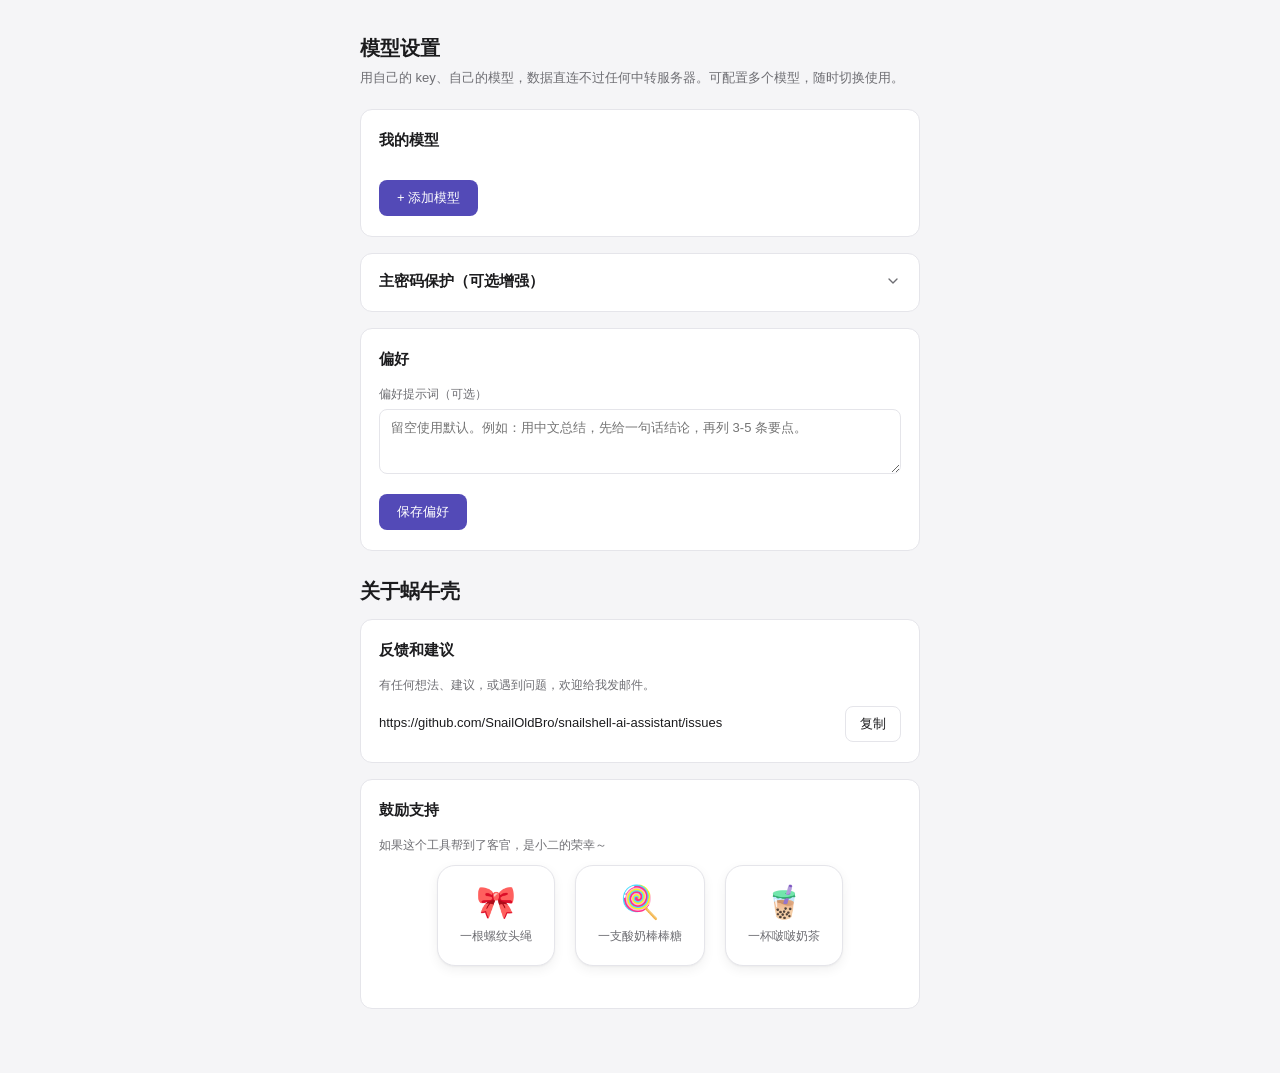
==== src/options/index.html @ c0f735d6 "Initial commit: SnailShell AI Assistant v1.2.3" ====
<!DOCTYPE html>
<html lang="zh-CN">
<head>
  <meta charset="UTF-8" />
  <meta name="viewport" content="width=device-width, initial-scale=1.0" />
  <title>蜗牛壳AI助理 · 设置</title>
  <link rel="stylesheet" href="options.css" />
</head>
<body>
  <div class="container">
    <h1>模型设置</h1>
    <p class="subtitle">用自己的 key、自己的模型，数据直连不过任何中转服务器。可配置多个模型，随时切换使用。</p>

    <section class="card">
      <div class="card-title">我的模型</div>
      <div id="modelList" class="model-list"></div>
      <button id="btnAddModel" class="primary" type="button">+ 添加模型</button>
    </section>

    <section class="card hidden" id="editorCard">
      <div class="card-title" id="editorTitle">添加模型</div>
      <label class="field">
        <span>显示名称</span>
        <input type="text" id="mName" placeholder="如：DeepSeek 主模型" autocomplete="off" />
      </label>
      <label class="field">
        <span>服务商预设（可选，快速填充地址）</span>
        <select id="provider">
          <option value="">不选，手动填写</option>
        </select>
      </label>
      <label class="field">
        <span>Base URL</span>
        <input type="text" id="baseUrl" placeholder="https://api.deepseek.com/v1" autocomplete="off" />
      </label>
      <label class="field">
        <span>API Key</span>
        <div class="key-row">
          <input type="password" id="apiKey" placeholder="sk-xxxx" autocomplete="off" />
          <button id="btnToggleKey" class="ghost" type="button">显示</button>
        </div>
        <em class="hint" id="keyHint">Key 只保存在本机浏览器，不经过任何第三方中转。</em>
      </label>
      <label class="field">
        <span>模型名</span>
        <div class="key-row">
          <div class="model-combo">
            <input id="model" placeholder="如 deepseek-chat，或点右侧拉取" autocomplete="off" />
            <div id="modelDropdown" class="model-dropdown hidden"></div>
          </div>
          <button id="btnFetchModels" class="action-btn" type="button">拉取模型</button>
        </div>
        <em class="hint">填好 Base URL 与 Key 后点「拉取模型」自动列出；也可手动填写。</em>
      </label>
      <div class="actions">
        <button id="btnTest" class="action-btn" type="button">测试连接</button>
        <button id="btnSaveModel" class="primary" type="button">保存模型</button>
        <button id="btnCancelEdit" class="ghost" type="button">取消</button>
      </div>
      <div id="status" class="status"></div>
    </section>

    <section class="card">
      <button type="button" class="card-title collapsible-header" id="vaultToggle" aria-expanded="false" aria-controls="vaultBody">
        <span>主密码保护（可选增强）</span>
        <svg class="collapse-icon" viewBox="0 0 24 24" fill="none" stroke="currentColor" stroke-width="2" stroke-linecap="round" stroke-linejoin="round"><polyline points="6 9 12 15 18 9"/></svg>
      </button>
      <div class="collapsible-body hidden" id="vaultBody">
        <p class="subtitle" id="vaultStatus">当前：明文存储，重开浏览器免填 Key。</p>
        <label class="field">
          <span>主密码</span>
          <input type="password" id="vaultPwd" placeholder="至少 4 位，用于加密你的 API Key" autocomplete="off" />
        </label>
        <div class="actions">
          <button id="btnEnableVault" class="ghost" type="button">开启主密码保护</button>
          <button id="btnUnlockVault" class="ghost hidden" type="button">解锁</button>
          <button id="btnLockVault" class="ghost hidden" type="button">立即上锁</button>
          <button id="btnDisableVault" class="ghost hidden" type="button">关闭主密码保护</button>
          <button id="btnResetVault" class="ghost danger hidden" type="button">重置保护（清空 Key）</button>
        </div>
        <p class="hint">开启后，所有 API Key 以密文保存在本机，重开浏览器需输入一次主密码解锁（不必重填完整 Key）。<strong>主密码无法找回</strong>——加密数据不可逆。忘记时只能「重置保护」：清空已加密的 Key，回到明文模式后重新填写。</p>
      </div>
    </section>

    <section class="card">
      <div class="card-title">偏好</div>
      <label class="field">
        <span>偏好提示词（可选）</span>
        <textarea id="summaryPrompt" rows="3" placeholder="留空使用默认。例如：用中文总结，先给一句话结论，再列 3-5 条要点。"></textarea>
      </label>
      <div class="actions">
        <button id="btnSavePrefs" class="primary" type="button">保存偏好</button>
      </div>
    </section>

    <h2 class="about-title">关于蜗牛壳</h2>

    <section class="card">
      <div class="card-title">反馈和建议</div>
      <p class="sub-block-desc">有任何想法、建议，或遇到问题，欢迎给我发邮件。</p>
      <div class="feedback-row">
        <span class="email" id="emailText">https://github.com/SnailOldBro/snailshell-ai-assistant/issues</span>
        <button id="btnCopyEmail" class="ghost" type="button">复制</button>
      </div>
    </section>

    <section class="card">
      <div class="card-title">鼓励支持</div>
      <p class="sub-block-desc">如果这个工具帮到了客官，是小二的荣幸～</p>
      <div class="reward-list">
        <button class="reward-item" data-amount="0.1" type="button">
          <span class="reward-emoji">🎀</span>
          <span class="reward-name">一根螺纹头绳</span>
        </button>
        <button class="reward-item" data-amount="1" type="button">
          <span class="reward-emoji">🍭</span>
          <span class="reward-name">一支酸奶棒棒糖</span>
        </button>
        <button class="reward-item" data-amount="10" type="button">
          <span class="reward-emoji">🧋</span>
          <span class="reward-name">一杯啵啵奶茶</span>
        </button>
      </div>
      <div class="qr-area hidden" id="qrArea">
        <div class="qr-grid">
          <div class="qr-col">
            <img id="qrAlipay" class="qr-image" alt="支付宝收款码" />
            <span class="qr-label">支付宝</span>
          </div>
          <div class="qr-col">
            <img id="qrWechat" class="qr-image" alt="微信收款码" />
            <span class="qr-label">微信</span>
          </div>
        </div>
        <p id="qrAmount" class="qr-amount"></p>
        <p id="rewardThanks" class="reward-thanks"></p>
      </div>
    </section>
  </div>

  <script type="module" src="options.js"></script>
</body>
</html>
---- src/options/options.css ----
/* ============================================================
   options.css —— 设置页样式（浅色 / 深色自适应）
   ============================================================ */

:root {
  --bg: #f5f5f7;
  --card: #ffffff;
  --text: #1c1c1e;
  --text-soft: #6e6e73;
  --border: #e5e5ea;
  --accent: #534ab7;
  --blue: #2563eb;
  --danger: #d93025;
  --ok: #1d9e75;
  --input-bg: #ffffff;
}

@media (prefers-color-scheme: dark) {
  :root {
    --bg: #171719;
    --card: #232326;
    --text: #f2f2f7;
    --text-soft: #a1a1aa;
    --border: #3a3a3c;
    --accent: #8f86e8;
    --blue: #5b9bff;
    --danger: #ff6b6b;
    --ok: #5dcaa5;
    --input-bg: #2c2c2e;
  }
}

* { box-sizing: border-box; margin: 0; padding: 0; }

body {
  background: var(--bg);
  color: var(--text);
  font-family: -apple-system, BlinkMacSystemFont, "Segoe UI", "PingFang SC",
    "Microsoft YaHei", sans-serif;
  font-size: 14px;
  line-height: 1.6;
  padding: 32px 16px 48px;
}

.container { max-width: 560px; margin: 0 auto; }

h1 { font-size: 20px; font-weight: 600; }

.subtitle { color: var(--text-soft); font-size: 13px; margin: 4px 0 20px; }

.card {
  background: var(--card);
  border: 1px solid var(--border);
  border-radius: 12px;
  padding: 18px 18px 20px;
  margin-bottom: 16px;
}

.card-title { font-size: 15px; font-weight: 600; margin-bottom: 14px; }

/* 折叠卡片头（默认折叠，点击展开/收起） */
.card-title.collapsible-header {
  display: flex;
  align-items: center;
  justify-content: space-between;
  gap: 8px;
  width: 100%;
  margin-bottom: 0;
  padding: 0;
  background: none;
  border: none;
  cursor: pointer;
  font-family: inherit;
  color: var(--text);
  text-align: left;
  -webkit-appearance: none;
  appearance: none;
}
.collapsible-header .collapse-icon {
  width: 16px;
  height: 16px;
  flex-shrink: 0;
  color: var(--text-soft);
  transition: transform 0.2s ease;
}
.collapsible-header[aria-expanded="true"] .collapse-icon { transform: rotate(180deg); }
.collapsible-body { margin-top: 14px; }

.field { display: block; margin-bottom: 14px; }
.field > span {
  display: block;
  font-size: 12px;
  color: var(--text-soft);
  margin-bottom: 5px;
}

input, select, textarea {
  width: 100%;
  padding: 9px 11px;
  border: 1px solid var(--border);
  border-radius: 8px;
  background: var(--input-bg);
  color: var(--text);
  font-size: 13px;
  font-family: inherit;
  outline: none;
}
input:focus, select:focus, textarea:focus { border-color: var(--accent); }
textarea { resize: vertical; }
input:disabled { opacity: 0.6; cursor: not-allowed; }

.key-row { display: flex; gap: 8px; }
.key-row input { flex: 1; }

.hint { font-style: normal; color: var(--text-soft); font-size: 12px; display: block; margin-top: 5px; }

.actions { display: flex; gap: 10px; margin-top: 6px; align-items: center; }

button.primary {
  border: none;
  background: var(--accent);
  color: #fff;
  border-radius: 8px;
  padding: 9px 18px;
  font-size: 13px;
  cursor: pointer;
}
button.primary:hover { opacity: 0.92; }

button.ghost {
  border: 1px solid var(--border);
  background: var(--card);
  color: var(--text);
  border-radius: 8px;
  padding: 8px 14px;
  font-size: 13px;
  cursor: pointer;
}
button.ghost:hover { border-color: var(--accent); color: var(--accent); }

button.ghost.danger { color: var(--danger); }
button.ghost.danger:hover { border-color: var(--danger); color: var(--danger); }

/* 拉取模型 / 测试连接按钮（主色蓝 + 状态反馈） */
button.action-btn {
  border: none;
  background: var(--blue);
  color: #fff;
  border-radius: 8px;
  padding: 8px 14px;
  font-size: 13px;
  cursor: pointer;
  transition: background 0.2s ease;
  flex-shrink: 0;
}
button.action-btn:hover { opacity: 0.92; }
button.action-btn.loading { animation: btnPulse 0.9s ease-in-out infinite; cursor: wait; }
button.action-btn.success { background: var(--ok); }
button.action-btn.error { background: var(--danger); }

@keyframes btnPulse { 0%, 100% { opacity: 1; } 50% { opacity: 0.5; } }

/* 拉取成功后模型输入框高亮 */
#model.highlight {
  border-color: var(--ok) !important;
  border-width: 2px !important;
  box-shadow: 0 0 0 3px rgba(29, 158, 117, 0.18);
}

.hidden { display: none !important; }

.status { margin-top: 12px; font-size: 12px; color: var(--text-soft); word-break: break-word; }

/* ---------- 模型列表 ---------- */
.model-list { display: flex; flex-direction: column; gap: 10px; margin-bottom: 14px; }

.model-empty {
  color: var(--text-soft);
  font-size: 13px;
  padding: 12px;
  border: 1px dashed var(--border);
  border-radius: 8px;
  text-align: center;
}

.model-item {
  display: flex;
  align-items: center;
  justify-content: space-between;
  gap: 10px;
  border: 1px solid var(--border);
  border-radius: 10px;
  padding: 10px 12px;
}
.model-item.active { border-color: var(--accent); background: var(--input-bg); }

.model-info { min-width: 0; flex: 1; }

.model-name {
  font-size: 13px;
  font-weight: 500;
  line-height: 1.3;
  display: flex;
  align-items: center;
  gap: 6px;
  flex-wrap: wrap;
}

.badge {
  font-size: 11px;
  color: #fff;
  background: var(--accent);
  border-radius: 4px;
  padding: 1px 6px;
  font-weight: 400;
}

.model-sub {
  font-size: 12px;
  color: var(--text-soft);
  white-space: nowrap;
  overflow: hidden;
  text-overflow: ellipsis;
  margin-top: 2px;
  line-height: 1.3;
}

.model-actions { display: flex; gap: 6px; flex-shrink: 0; }
.model-actions button { padding: 5px 10px; font-size: 12px; }

/* 模型名自定义下拉（展开显示所有拉取到的模型） */
.model-combo { position: relative; flex: 1; }
.model-combo input { width: 100%; }

.model-dropdown {
  position: absolute;
  top: calc(100% + 4px);
  left: 0;
  right: 0;
  max-height: 220px;
  overflow-y: auto;
  background: var(--card);
  border: 1px solid var(--border);
  border-radius: 8px;
  box-shadow: 0 6px 20px rgba(0, 0, 0, 0.14);
  z-index: 20;
}

.model-option {
  padding: 8px 12px;
  font-size: 13px;
  cursor: pointer;
  color: var(--text);
  white-space: nowrap;
  overflow: hidden;
  text-overflow: ellipsis;
}
.model-option:hover { background: var(--bg); }

/* ---------- 关于 / 反馈 / 鼓励支持 ---------- */
/* 「关于蜗牛壳」标题放在卡片外，字号与「模型设置」一致 */
.about-title { font-size: 20px; font-weight: 600; margin: 24px 0 12px 0; }

.sub-block-desc { font-size: 12px; color: var(--text-soft); margin-bottom: 10px; }

.feedback-row { display: flex; align-items: center; gap: 10px; }
.email {
  font-size: 13px;
  color: var(--text);
  flex: 1;
  min-width: 0;
  word-break: break-all;
}
button.ghost.copied { border-color: var(--ok); color: var(--ok); }

/* 商品项：居中显示，emoji 装饰，不显示金额；立体卡片 + 适度分散 */
.reward-list { display: flex; gap: 20px; flex-wrap: wrap; justify-content: center; margin-bottom: 22px; }
.reward-item {
  display: flex;
  flex-direction: column;
  align-items: center;
  justify-content: center;
  gap: 10px;
  border: 1px solid var(--border);
  background: var(--card);
  border-radius: 18px;
  padding: 20px 22px;
  cursor: pointer;
  min-width: 112px;
  text-align: center;
  box-shadow: 0 1px 2px rgba(0, 0, 0, 0.04), 0 4px 12px rgba(0, 0, 0, 0.06);
  transition: transform 0.18s ease, box-shadow 0.18s ease, border-color 0.18s ease, background 0.18s ease;
}
.reward-item:hover {
  border-color: var(--accent);
  transform: translateY(-5px);
  box-shadow: 0 4px 8px rgba(0, 0, 0, 0.06), 0 14px 28px rgba(0, 0, 0, 0.12);
}
.reward-item.active {
  border-color: var(--accent);
  background: var(--input-bg);
  transform: translateY(-2px);
  box-shadow: 0 2px 4px rgba(0, 0, 0, 0.05), 0 8px 20px rgba(83, 74, 183, 0.20);
}
.reward-emoji { font-size: 32px; line-height: 1; }
.reward-name { font-size: 12px; color: var(--text-soft); }

/* 暗色下用更深阴影 + 强调色光晕保持立体感 */
@media (prefers-color-scheme: dark) {
  .reward-item { box-shadow: 0 1px 2px rgba(0, 0, 0, 0.3), 0 4px 14px rgba(0, 0, 0, 0.4); }
  .reward-item:hover { box-shadow: 0 4px 8px rgba(0, 0, 0, 0.35), 0 16px 30px rgba(0, 0, 0, 0.5); }
  .reward-item.active { box-shadow: 0 2px 4px rgba(0, 0, 0, 0.3), 0 8px 22px rgba(143, 134, 232, 0.28); }
}

/* 收款码：默认隐藏，点击商品后显示支付宝 + 微信双码，金额在二维码下方 */
.qr-area {
  display: flex;
  flex-direction: column;
  align-items: center;
  gap: 12px;
  padding-top: 6px;
}
.qr-grid { display: flex; gap: 18px; justify-content: center; flex-wrap: wrap; }
.qr-col { display: flex; flex-direction: column; align-items: center; gap: 6px; }
.qr-image {
  /* 原图 399×495 竖版：按原比例展示，不压成正方形，方便扫码 */
  width: 240px;
  height: auto;
  aspect-ratio: 399 / 495;
  background: var(--bg);
  border: 1px solid var(--border);
  border-radius: 10px;
  object-fit: contain;
}
.qr-label { font-size: 12px; color: var(--text-soft); }
.qr-amount { font-size: 15px; font-weight: 600; color: var(--accent); }
.reward-thanks { font-size: 13px; color: var(--text); text-align: center; }
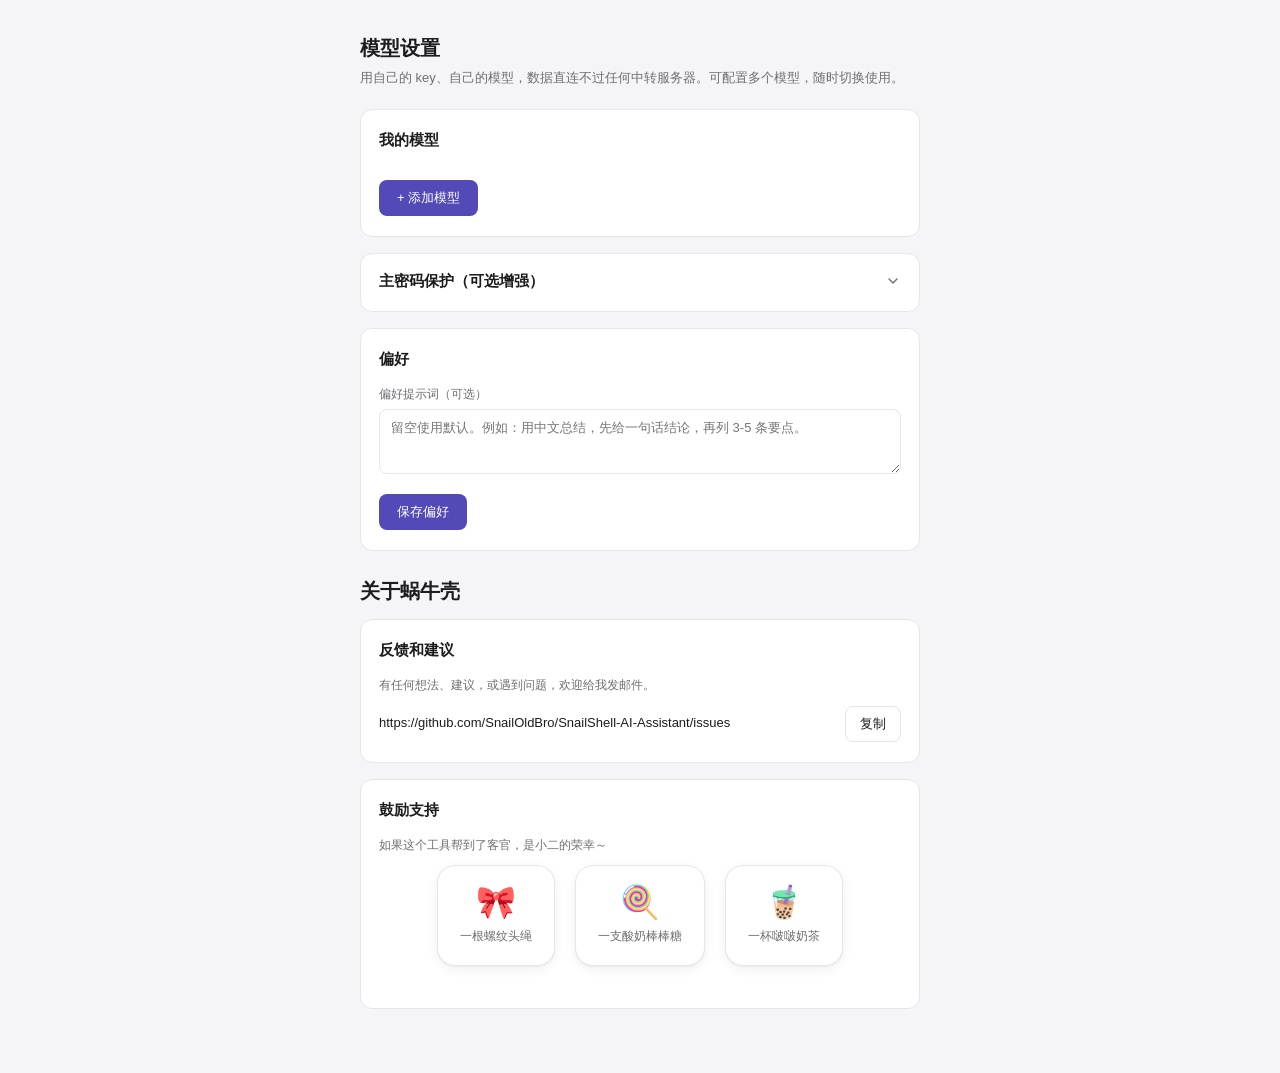
==== commit 05995cff: "docs: 统一仓库地址为远端实际大小写 SnailShell-AI-Assistant" ====
--- a/src/options/index.html
+++ b/src/options/index.html
@@ -99,7 +99,7 @@
       <div class="card-title">反馈和建议</div>
       <p class="sub-block-desc">有任何想法、建议，或遇到问题，欢迎给我发邮件。</p>
       <div class="feedback-row">
-        <span class="email" id="emailText">https://github.com/SnailOldBro/snailshell-ai-assistant/issues</span>
+        <span class="email" id="emailText">https://github.com/SnailOldBro/SnailShell-AI-Assistant/issues</span>
         <button id="btnCopyEmail" class="ghost" type="button">复制</button>
       </div>
     </section>
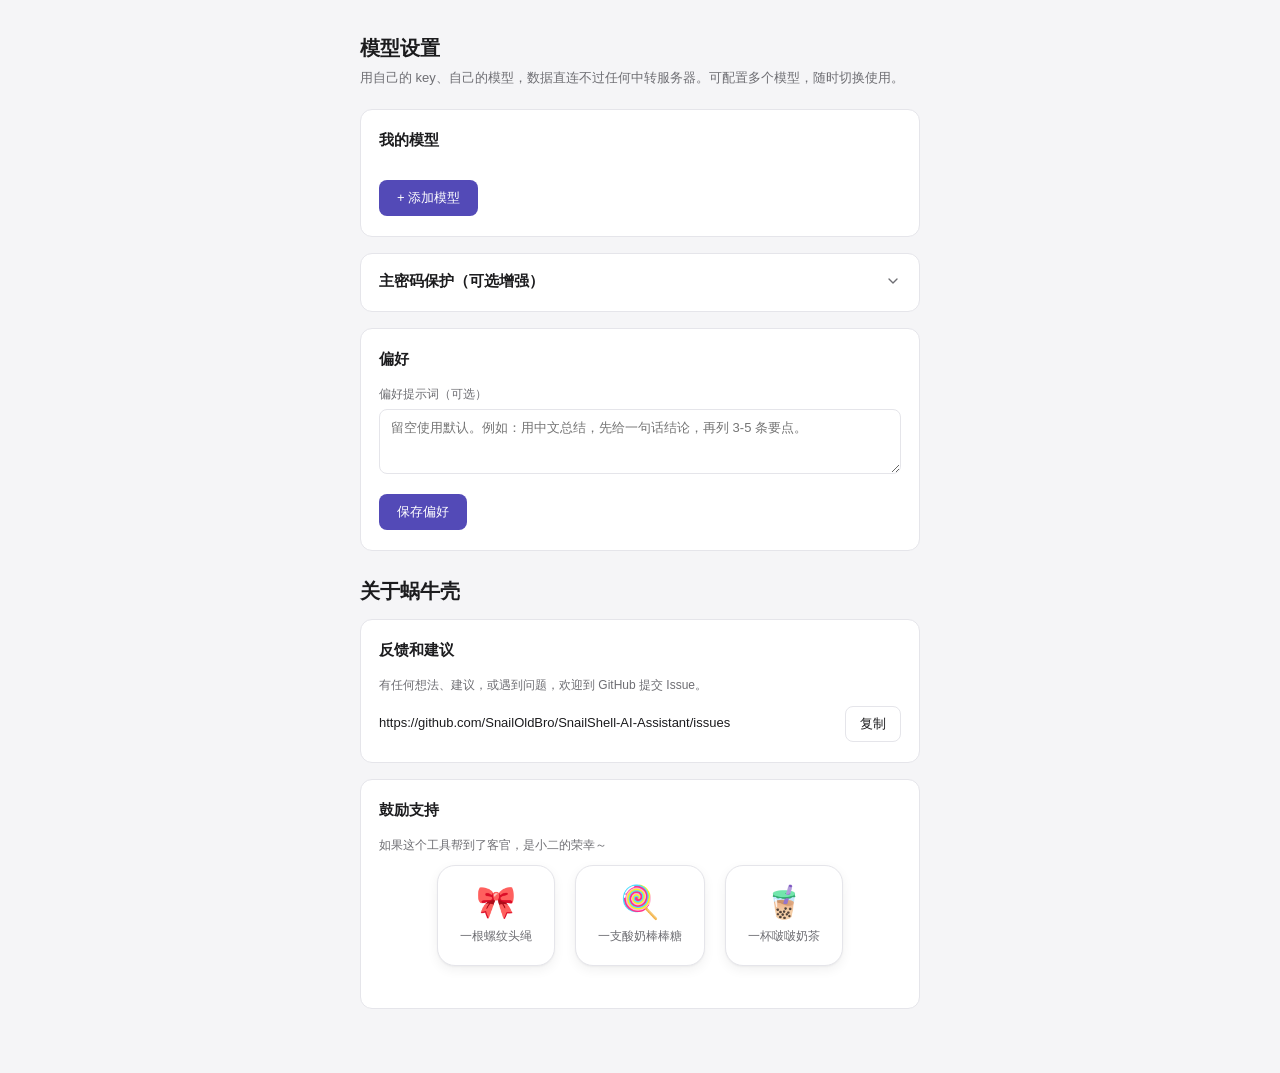
==== commit 399d4444: "fix(store-shots): 修复商店截图——内联 style.css（原 link 路径多一层 ../ 导致全白）/ 补 .chat 容器（.msg.user 被顶到底部）/ .side 加 " ====
--- a/src/options/index.html
+++ b/src/options/index.html
@@ -97,7 +97,7 @@
 
     <section class="card">
       <div class="card-title">反馈和建议</div>
-      <p class="sub-block-desc">有任何想法、建议，或遇到问题，欢迎给我发邮件。</p>
+      <p class="sub-block-desc">有任何想法、建议，或遇到问题，欢迎到 GitHub 提交 Issue。</p>
       <div class="feedback-row">
         <span class="email" id="emailText">https://github.com/SnailOldBro/SnailShell-AI-Assistant/issues</span>
         <button id="btnCopyEmail" class="ghost" type="button">复制</button>
